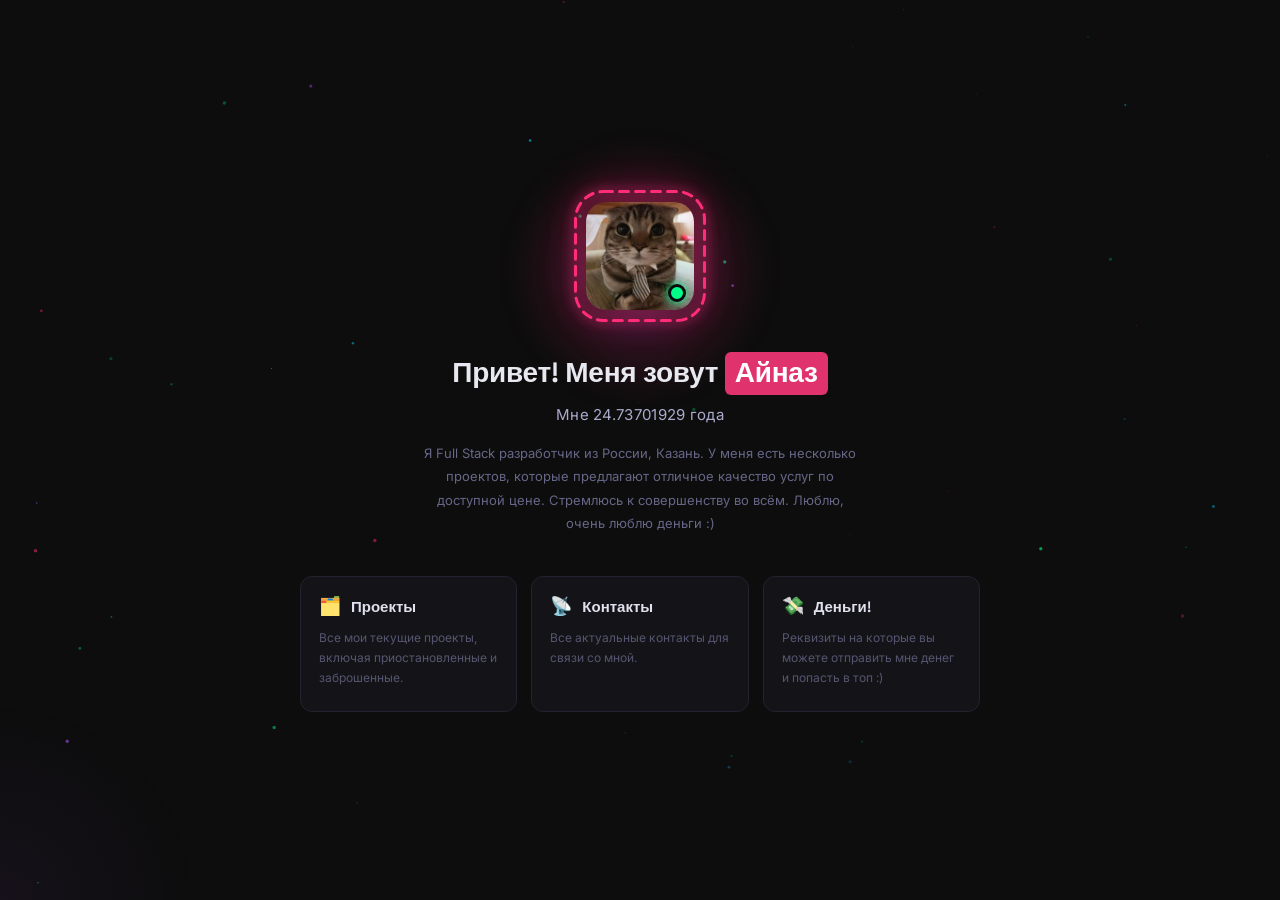
==== index.html @ 95063193 "first commit" ====
<!DOCTYPE html>
<html lang="ru">
<head>
  <meta charset="UTF-8" />
  <meta name="viewport" content="width=device-width, initial-scale=1.0" />
  <title>Айназ — Backend Developer</title>
  <link rel="stylesheet" href="style.css" />
  <style>
    /* ── Page-specific overrides ── */

    body {
      background: #0d0d0d;
    }

    .wrapper {
      justify-content: center;
      gap: 0;
    }

    /* Avatar glow behind */
    .avatar-glow {
      position: absolute;
      width: 260px;
      height: 260px;
      border-radius: 50%;
      background: radial-gradient(circle, rgba(160, 60, 200, 0.38) 0%, rgba(200, 40, 100, 0.15) 45%, transparent 70%);
      top: 50%;
      left: 50%;
      transform: translate(-50%, -50%);
      pointer-events: none;
      z-index: 0;
      filter: blur(12px);
    }

    .avatar-container {
      padding: 14px;
      z-index: 1;
    }

    /* Name with solid pink badge */
    .name-badge {
      display: inline-block;
      background: #e0336e;
      color: #fff;
      font-weight: 700;
      padding: 2px 10px 3px;
      border-radius: 6px;
      font-size: inherit;
      line-height: inherit;
      vertical-align: baseline;
    }

    .hero-name {
      font-size: clamp(22px, 4vw, 28px);
      font-weight: 600;
      margin-bottom: 10px;
      line-height: 1.35;
      letter-spacing: -0.01em;
    }

    /* Age decimal */
    .hero-age {
      font-size: 15px;
      color: #aaaacc;
      margin-bottom: 18px;
    }

    .hero-age #age-display {
      color: #aaaacc;
      font-weight: 400;
    }

    /* Bio */
    .hero-bio {
      font-size: 13px;
      color: #666688;
      line-height: 1.8;
      max-width: 440px;
      margin: 0 auto 40px;
    }

    /* ── Nav cards – reference style ── */
    .nav-cards {
      display: grid;
      grid-template-columns: repeat(3, 1fr);
      gap: 14px;
      max-width: 680px;
      width: 100%;
    }

    @media (max-width: 560px) {
      .nav-cards { grid-template-columns: 1fr; }
    }

    .nav-card {
      padding: 20px 18px 22px;
      border-radius: 12px;
      background: #141418;
      border: 1px solid #222230;
      gap: 0;
    }

    .nav-card-header {
      display: flex;
      align-items: center;
      gap: 10px;
      margin-bottom: 12px;
    }

    .nav-card-icon {
      font-size: 18px;
      line-height: 1;
      flex-shrink: 0;
      transition: transform 0.3s ease;
    }

    .nav-card:hover .nav-card-icon {
      transform: scale(1.2) rotate(-5deg);
    }

    .nav-card-title {
      font-size: 15px;
      font-weight: 600;
      letter-spacing: 0;
      color: #e0e0ee;
    }

    .nav-card-desc {
      font-size: 12px;
      line-height: 1.7;
      color: #555570;
      margin: 0;
    }

    /* hide arrow on main page cards */
    .nav-card-arrow { display: none; }
  </style>
</head>
<body>

  <canvas id="particles"></canvas>

  <div class="wrapper">

    <!-- Glow behind avatar -->
    <div style="position:relative;">
      <div class="avatar-glow"></div>

      <!-- Avatar -->
      <div class="avatar-container anim-fadeup">
        <div class="avatar-ring">
          <img class="avatar-img" src="img/profile.jpg" alt="Айназ" />
          <svg class="avatar-dashed-ring" viewBox="0 0 132 132" xmlns="http://www.w3.org/2000/svg">
            <rect x="1.5" y="1.5" width="129" height="129" rx="28" ry="28"/>
          </svg>
          <div class="avatar-status"></div>
        </div>
      </div>
    </div>

    <!-- Hero text -->
    <div class="hero anim-fadeup delay-2" style="text-align:center;">

      <h1 class="hero-name">
        Привет! Меня зовут <span class="name-badge">Айназ</span>
      </h1>

      <p class="hero-age">
        Мне <span id="age-display">загрузка...</span> года
      </p>

      <p class="hero-bio">
        Я Full Stack разработчик из России, Казань. У меня есть несколько проектов,
        которые предлагают отличное качество услуг по доступной цене. Стремлюсь к
        совершенству во всём. Люблю, очень люблю деньги&nbsp;:)
      </p>

    </div>

    <!-- Navigation cards -->
    <div class="nav-cards anim-fadeup delay-3">

      <a href="projects.html" class="nav-card neon-cyan">
        <div class="nav-card-header">
          <div class="nav-card-icon">🗂️</div>
          <div class="nav-card-title">Проекты</div>
        </div>
        <div class="nav-card-desc">
          Все мои текущие проекты, включая приостановленные и заброшенные.
        </div>
      </a>

      <a href="contacts.html" class="nav-card neon-pink">
        <div class="nav-card-header">
          <div class="nav-card-icon">📡</div>
          <div class="nav-card-title">Контакты</div>
        </div>
        <div class="nav-card-desc">
          Все актуальные контакты для связи со мной.
        </div>
      </a>

      <a href="donate.html" class="nav-card neon-green">
        <div class="nav-card-header">
          <div class="nav-card-icon">💸</div>
          <div class="nav-card-title">Деньги!</div>
        </div>
        <div class="nav-card-desc">
          Реквизиты на которые вы можете отправить мне денег и попасть в топ&nbsp;:)
        </div>
      </a>

    </div>

  </div>

  <script src="script.js"></script>
</body>
</html>
---- style.css ----
@import url('https://fonts.googleapis.com/css2?family=Inter:wght@300;400;500;600;700;800&family=Space+Grotesk:wght@400;500;600;700&display=swap');

:root {
  --bg-primary: #0a0a0f;
  --bg-secondary: #111118;
  --bg-card: #16161f;
  --bg-card-hover: #1e1e2a;
  --border: #2a2a3a;
  --border-hover: #3a3a50;
  --text-primary: #e8e8f0;
  --text-secondary: #8888aa;
  --text-muted: #555570;
  --accent-pink: #ff2d6b;
  --accent-cyan: #00d4ff;
  --accent-purple: #a855f7;
  --accent-green: #00ff88;
  --neon-pink: #ff2d6b;
  --neon-cyan: #00d4ff;
  --neon-purple: #a855f7;
  --neon-green: #00ff88;
  --neon-orange: #ff6b2d;
}

* {
  margin: 0;
  padding: 0;
  box-sizing: border-box;
}

html {
  scroll-behavior: smooth;
}

body {
  background-color: var(--bg-primary);
  color: var(--text-primary);
  font-family: 'Inter', sans-serif;
  min-height: 100vh;
  overflow-x: hidden;
  position: relative;
}

/* ── Background particles ── */
.bg-noise {
  position: fixed;
  inset: 0;
  background-image:
    radial-gradient(ellipse 60% 50% at 20% 20%, rgba(168, 85, 247, 0.06) 0%, transparent 60%),
    radial-gradient(ellipse 50% 40% at 80% 80%, rgba(0, 212, 255, 0.05) 0%, transparent 60%),
    radial-gradient(ellipse 40% 60% at 50% 50%, rgba(255, 45, 107, 0.04) 0%, transparent 70%);
  pointer-events: none;
  z-index: 0;
}

.bg-grid {
  position: fixed;
  inset: 0;
  background-image:
    linear-gradient(rgba(255,255,255,0.015) 1px, transparent 1px),
    linear-gradient(90deg, rgba(255,255,255,0.015) 1px, transparent 1px);
  background-size: 40px 40px;
  pointer-events: none;
  z-index: 0;
}

/* ── Particles canvas ── */
#particles {
  position: fixed;
  inset: 0;
  pointer-events: none;
  z-index: 0;
}

/* ── Main wrapper ── */
.wrapper {
  position: relative;
  z-index: 1;
  min-height: 100vh;
  display: flex;
  flex-direction: column;
  align-items: center;
  justify-content: center;
  padding: 40px 20px;
}

/* ── Avatar ── */
.avatar-container {
  position: relative;
  margin-bottom: 28px;
  /* extra space so the SVG ring doesn't get clipped */
  padding: 12px;
}

.avatar-ring {
  position: relative;
  width: 108px;
  height: 108px;
  border-radius: 22px;
  /* subtle inner glow */
  box-shadow:
    0 0 24px rgba(255, 45, 107, 0.35),
    0 0 48px rgba(255, 45, 107, 0.15);
}

/* SVG dashed sticker border */
.avatar-dashed-ring {
  position: absolute;
  /* centered, sticks out 12px on every side */
  top: -12px;
  left: -12px;
  width: 132px;
  height: 132px;
  pointer-events: none;
  overflow: visible;
}

.avatar-dashed-ring rect {
  fill: none;
  stroke: #ff2d78;
  stroke-width: 3;
  stroke-linecap: round;
  stroke-dasharray: 9 7;
  /* marching-ants animation */
  animation: march 1.4s linear infinite;
  filter: drop-shadow(0 0 6px rgba(255, 45, 120, 0.9))
          drop-shadow(0 0 14px rgba(255, 45, 120, 0.5));
}

@keyframes march {
  to { stroke-dashoffset: -32; }
}

.avatar-img {
  width: 100%;
  height: 100%;
  border-radius: 20px;
  object-fit: cover;
  display: block;
}

.avatar-placeholder {
  width: 100%;
  height: 100%;
  border-radius: 20px;
  background: linear-gradient(135deg, #1a1a2e, #16213e);
  display: flex;
  align-items: center;
  justify-content: center;
  font-size: 42px;
  user-select: none;
}

.avatar-status {
  position: absolute;
  bottom: 8px;
  right: 8px;
  width: 18px;
  height: 18px;
  background: var(--accent-green);
  border-radius: 50%;
  border: 3px solid var(--bg-primary);
  box-shadow: 0 0 8px var(--accent-green);
  animation: pulse-status 2s ease-in-out infinite;
}

@keyframes pulse-status {
  0%, 100% { box-shadow: 0 0 8px var(--accent-green); }
  50% { box-shadow: 0 0 16px var(--accent-green), 0 0 24px rgba(0, 255, 136, 0.4); }
}

/* ── Hero section ── */
.hero {
  text-align: center;
  max-width: 600px;
}

.hero-greeting {
  font-size: 15px;
  color: var(--text-muted);
  letter-spacing: 0.1em;
  text-transform: uppercase;
  margin-bottom: 8px;
  font-weight: 500;
}

.hero-name {
  font-family: 'Space Grotesk', sans-serif;
  font-size: clamp(28px, 5vw, 42px);
  font-weight: 700;
  margin-bottom: 10px;
  line-height: 1.2;
}

.hero-name .highlight {
  background: linear-gradient(90deg, var(--accent-pink), var(--accent-purple));
  -webkit-background-clip: text;
  -webkit-text-fill-color: transparent;
  background-clip: text;
  position: relative;
}

.hero-age {
  font-size: 15px;
  color: var(--text-secondary);
  margin-bottom: 20px;
  font-weight: 400;
  letter-spacing: 0.02em;
}

.hero-bio {
  font-size: 14px;
  line-height: 1.8;
  color: var(--text-secondary);
  max-width: 480px;
  margin: 0 auto 36px;
}

/* ── Tags / skills ── */
.hero-tags {
  display: flex;
  flex-wrap: wrap;
  justify-content: center;
  gap: 8px;
  margin-bottom: 40px;
}

.tag {
  padding: 4px 12px;
  border-radius: 100px;
  font-size: 12px;
  font-weight: 500;
  border: 1px solid;
  letter-spacing: 0.04em;
  transition: all 0.3s ease;
}

.tag:hover {
  transform: translateY(-2px);
}

.tag-pink  { color: var(--accent-pink);   border-color: rgba(255,45,107,0.3);   background: rgba(255,45,107,0.08); }
.tag-cyan  { color: var(--accent-cyan);   border-color: rgba(0,212,255,0.3);    background: rgba(0,212,255,0.08); }
.tag-purple{ color: var(--accent-purple); border-color: rgba(168,85,247,0.3);   background: rgba(168,85,247,0.08); }
.tag-green { color: var(--accent-green);  border-color: rgba(0,255,136,0.3);    background: rgba(0,255,136,0.08); }

/* ── Navigation cards ── */
.nav-cards {
  display: grid;
  grid-template-columns: repeat(auto-fit, minmax(180px, 1fr));
  gap: 16px;
  width: 100%;
  max-width: 620px;
}

/* ── BASE BUTTON CARD ── */
.nav-card {
  position: relative;
  background: var(--bg-card);
  border: 1px solid var(--border);
  border-radius: 16px;
  padding: 24px 20px;
  text-decoration: none;
  color: var(--text-primary);
  cursor: pointer;
  overflow: hidden;
  transition:
    transform 0.25s cubic-bezier(0.34, 1.56, 0.64, 1),
    border-color 0.25s ease,
    box-shadow 0.25s ease,
    background 0.25s ease;
  display: flex;
  flex-direction: column;
  gap: 10px;
}

.nav-card::before {
  content: '';
  position: absolute;
  inset: 0;
  opacity: 0;
  transition: opacity 0.3s ease;
  border-radius: inherit;
}

.nav-card::after {
  content: '';
  position: absolute;
  top: 0;
  left: -100%;
  width: 60%;
  height: 100%;
  background: linear-gradient(90deg, transparent, rgba(255,255,255,0.04), transparent);
  transition: left 0.5s ease;
  pointer-events: none;
}

.nav-card:hover::after {
  left: 140%;
}

/* Neon variants */
.nav-card.neon-pink:hover {
  transform: translateY(4px);
  border-color: rgba(255, 45, 107, 0.7);
  box-shadow:
    0 0 20px rgba(255, 45, 107, 0.35),
    0 0 40px rgba(255, 45, 107, 0.15),
    inset 0 0 20px rgba(255, 45, 107, 0.05);
  background: var(--bg-card-hover);
}

.nav-card.neon-cyan:hover {
  transform: translateY(4px);
  border-color: rgba(0, 212, 255, 0.7);
  box-shadow:
    0 0 20px rgba(0, 212, 255, 0.35),
    0 0 40px rgba(0, 212, 255, 0.15),
    inset 0 0 20px rgba(0, 212, 255, 0.05);
  background: var(--bg-card-hover);
}

.nav-card.neon-purple:hover {
  transform: translateY(4px);
  border-color: rgba(168, 85, 247, 0.7);
  box-shadow:
    0 0 20px rgba(168, 85, 247, 0.35),
    0 0 40px rgba(168, 85, 247, 0.15),
    inset 0 0 20px rgba(168, 85, 247, 0.05);
  background: var(--bg-card-hover);
}

.nav-card.neon-green:hover {
  transform: translateY(4px);
  border-color: rgba(0, 255, 136, 0.7);
  box-shadow:
    0 0 20px rgba(0, 255, 136, 0.35),
    0 0 40px rgba(0, 255, 136, 0.15),
    inset 0 0 20px rgba(0, 255, 136, 0.05);
  background: var(--bg-card-hover);
}

.nav-card.neon-orange:hover {
  transform: translateY(4px);
  border-color: rgba(255, 107, 45, 0.7);
  box-shadow:
    0 0 20px rgba(255, 107, 45, 0.35),
    0 0 40px rgba(255, 107, 45, 0.15),
    inset 0 0 20px rgba(255, 107, 45, 0.05);
  background: var(--bg-card-hover);
}

/* Active press */
.nav-card:active {
  transform: translateY(6px) scale(0.98);
}

.nav-card-icon {
  font-size: 26px;
  line-height: 1;
  transition: transform 0.3s ease;
}

.nav-card:hover .nav-card-icon {
  transform: scale(1.15) rotate(-5deg);
}

.nav-card-title {
  font-family: 'Space Grotesk', sans-serif;
  font-size: 16px;
  font-weight: 600;
  letter-spacing: 0.01em;
}

.nav-card-desc {
  font-size: 12px;
  line-height: 1.6;
  color: var(--text-secondary);
}

.nav-card-arrow {
  margin-top: auto;
  font-size: 18px;
  opacity: 0;
  transform: translateX(-6px);
  transition: opacity 0.25s ease, transform 0.25s ease;
}

.nav-card:hover .nav-card-arrow {
  opacity: 1;
  transform: translateX(0);
}

/* ── Page header ── */
.page-header {
  width: 100%;
  max-width: 760px;
  margin-bottom: 32px;
}

.back-link {
  display: inline-flex;
  align-items: center;
  gap: 8px;
  color: var(--text-secondary);
  text-decoration: none;
  font-size: 14px;
  font-weight: 500;
  padding: 8px 0;
  transition: color 0.2s ease, gap 0.2s ease;
  margin-bottom: 24px;
}

.back-link:hover {
  color: var(--text-primary);
  gap: 12px;
}

.page-title {
  display: flex;
  align-items: center;
  gap: 14px;
  font-family: 'Space Grotesk', sans-serif;
  font-size: clamp(22px, 4vw, 32px);
  font-weight: 700;
}

.page-title-icon {
  font-size: 28px;
}

/* ── Section label ── */
.section-label {
  display: flex;
  align-items: center;
  gap: 10px;
  font-size: 12px;
  font-weight: 600;
  letter-spacing: 0.1em;
  text-transform: uppercase;
  color: var(--text-muted);
  margin-bottom: 16px;
}

.section-label::after {
  content: '';
  flex: 1;
  height: 1px;
  background: var(--border);
}

.section-label-icon {
  font-size: 14px;
}

/* ── Project cards ── */
.projects-grid {
  display: grid;
  grid-template-columns: repeat(auto-fill, minmax(220px, 1fr));
  gap: 14px;
  width: 100%;
  max-width: 760px;
  margin-bottom: 32px;
}

.project-card {
  position: relative;
  background: var(--bg-card);
  border: 1px solid var(--border);
  border-radius: 14px;
  padding: 20px;
  text-decoration: none;
  color: var(--text-primary);
  cursor: pointer;
  overflow: hidden;
  transition:
    transform 0.25s cubic-bezier(0.34, 1.56, 0.64, 1),
    border-color 0.25s ease,
    box-shadow 0.25s ease,
    background 0.25s ease;
  display: flex;
  flex-direction: column;
  gap: 10px;
}

.project-card::after {
  content: '';
  position: absolute;
  top: 0;
  left: -100%;
  width: 60%;
  height: 100%;
  background: linear-gradient(90deg, transparent, rgba(255,255,255,0.03), transparent);
  transition: left 0.5s ease;
  pointer-events: none;
}

.project-card:hover::after {
  left: 140%;
}

/* same neon variants for project cards */
.project-card.neon-pink:hover  { transform: translateY(4px); border-color: rgba(255,45,107,0.7);  box-shadow: 0 0 20px rgba(255,45,107,0.3),  inset 0 0 20px rgba(255,45,107,0.04); background: var(--bg-card-hover); }
.project-card.neon-cyan:hover  { transform: translateY(4px); border-color: rgba(0,212,255,0.7);   box-shadow: 0 0 20px rgba(0,212,255,0.3),   inset 0 0 20px rgba(0,212,255,0.04);  background: var(--bg-card-hover); }
.project-card.neon-purple:hover{ transform: translateY(4px); border-color: rgba(168,85,247,0.7);  box-shadow: 0 0 20px rgba(168,85,247,0.3),  inset 0 0 20px rgba(168,85,247,0.04); background: var(--bg-card-hover); }
.project-card.neon-green:hover { transform: translateY(4px); border-color: rgba(0,255,136,0.7);   box-shadow: 0 0 20px rgba(0,255,136,0.3),   inset 0 0 20px rgba(0,255,136,0.04);  background: var(--bg-card-hover); }
.project-card.neon-orange:hover{ transform: translateY(4px); border-color: rgba(255,107,45,0.7);  box-shadow: 0 0 20px rgba(255,107,45,0.3),  inset 0 0 20px rgba(255,107,45,0.04); background: var(--bg-card-hover); }

.project-card:active { transform: translateY(6px) scale(0.98); }

.project-card-header {
  display: flex;
  align-items: center;
  gap: 10px;
}

.project-icon {
  width: 36px;
  height: 36px;
  border-radius: 10px;
  display: flex;
  align-items: center;
  justify-content: center;
  font-size: 18px;
  background: rgba(255,255,255,0.05);
  border: 1px solid var(--border);
  flex-shrink: 0;
}

.project-name {
  font-family: 'Space Grotesk', sans-serif;
  font-size: 15px;
  font-weight: 600;
}

.project-badge {
  display: inline-block;
  padding: 3px 10px;
  border-radius: 100px;
  font-size: 11px;
  font-weight: 500;
  border: 1px solid;
  letter-spacing: 0.04em;
  width: fit-content;
}

.badge-pink   { color: var(--accent-pink);   border-color: rgba(255,45,107,0.3);  background: rgba(255,45,107,0.1); }
.badge-cyan   { color: var(--accent-cyan);   border-color: rgba(0,212,255,0.3);   background: rgba(0,212,255,0.1); }
.badge-purple { color: var(--accent-purple); border-color: rgba(168,85,247,0.3);  background: rgba(168,85,247,0.1); }
.badge-green  { color: var(--accent-green);  border-color: rgba(0,255,136,0.3);   background: rgba(0,255,136,0.1); }
.badge-orange { color: var(--neon-orange);   border-color: rgba(255,107,45,0.3);  background: rgba(255,107,45,0.1); }

.project-desc {
  font-size: 12.5px;
  line-height: 1.7;
  color: var(--text-secondary);
  flex: 1;
}

.project-role {
  display: inline-flex;
  align-items: center;
  gap: 6px;
  padding: 5px 12px;
  border-radius: 100px;
  font-size: 11px;
  font-weight: 600;
  letter-spacing: 0.04em;
  border: 1px solid;
  width: fit-content;
  margin-top: 4px;
}

/* ── Contact cards ── */
.contacts-grid {
  display: grid;
  grid-template-columns: repeat(auto-fill, minmax(240px, 1fr));
  gap: 14px;
  width: 100%;
  max-width: 600px;
}

.contact-card {
  position: relative;
  background: var(--bg-card);
  border: 1px solid var(--border);
  border-radius: 14px;
  padding: 20px;
  text-decoration: none;
  color: var(--text-primary);
  cursor: pointer;
  overflow: hidden;
  transition:
    transform 0.25s cubic-bezier(0.34, 1.56, 0.64, 1),
    border-color 0.25s ease,
    box-shadow 0.25s ease,
    background 0.25s ease;
  display: flex;
  align-items: center;
  gap: 16px;
}

.contact-card::after {
  content: '';
  position: absolute;
  top: 0;
  left: -100%;
  width: 60%;
  height: 100%;
  background: linear-gradient(90deg, transparent, rgba(255,255,255,0.03), transparent);
  transition: left 0.5s ease;
  pointer-events: none;
}

.contact-card:hover::after {
  left: 140%;
}

.contact-card.neon-pink:hover   { transform: translateY(4px); border-color: rgba(255,45,107,0.7);  box-shadow: 0 0 20px rgba(255,45,107,0.3),  inset 0 0 20px rgba(255,45,107,0.04); background: var(--bg-card-hover); }
.contact-card.neon-cyan:hover   { transform: translateY(4px); border-color: rgba(0,212,255,0.7);   box-shadow: 0 0 20px rgba(0,212,255,0.3),   inset 0 0 20px rgba(0,212,255,0.04);  background: var(--bg-card-hover); }
.contact-card.neon-purple:hover { transform: translateY(4px); border-color: rgba(168,85,247,0.7);  box-shadow: 0 0 20px rgba(168,85,247,0.3),  inset 0 0 20px rgba(168,85,247,0.04); background: var(--bg-card-hover); }
.contact-card.neon-green:hover  { transform: translateY(4px); border-color: rgba(0,255,136,0.7);   box-shadow: 0 0 20px rgba(0,255,136,0.3),   inset 0 0 20px rgba(0,255,136,0.04);  background: var(--bg-card-hover); }
.contact-card.neon-orange:hover { transform: translateY(4px); border-color: rgba(255,107,45,0.7);  box-shadow: 0 0 20px rgba(255,107,45,0.3),  inset 0 0 20px rgba(255,107,45,0.04); background: var(--bg-card-hover); }
.contact-card:active { transform: translateY(6px) scale(0.98); }

.contact-icon {
  width: 44px;
  height: 44px;
  border-radius: 12px;
  display: flex;
  align-items: center;
  justify-content: center;
  font-size: 22px;
  flex-shrink: 0;
  border: 1px solid var(--border);
  background: rgba(255,255,255,0.04);
  transition: transform 0.3s ease;
}

.contact-card:hover .contact-icon {
  transform: scale(1.1) rotate(-5deg);
}

.contact-info {
  flex: 1;
  min-width: 0;
}

.contact-handle {
  font-family: 'Space Grotesk', sans-serif;
  font-size: 14px;
  font-weight: 600;
  white-space: nowrap;
  overflow: hidden;
  text-overflow: ellipsis;
}

.contact-label {
  font-size: 11.5px;
  color: var(--text-secondary);
  margin-top: 2px;
}

.contact-priority {
  font-size: 11px;
  padding: 2px 8px;
  border-radius: 100px;
  font-weight: 500;
  white-space: nowrap;
}

/* ── Stats strip ── */
.stats-strip {
  display: flex;
  gap: 24px;
  justify-content: center;
  flex-wrap: wrap;
  margin-bottom: 36px;
  padding: 16px 24px;
  background: var(--bg-card);
  border: 1px solid var(--border);
  border-radius: 16px;
  width: 100%;
  max-width: 560px;
}

.stat-item {
  display: flex;
  flex-direction: column;
  align-items: center;
  gap: 2px;
}

.stat-value {
  font-family: 'Space Grotesk', sans-serif;
  font-size: 20px;
  font-weight: 700;
  background: linear-gradient(90deg, var(--accent-pink), var(--accent-purple));
  -webkit-background-clip: text;
  -webkit-text-fill-color: transparent;
  background-clip: text;
}

.stat-label {
  font-size: 11px;
  color: var(--text-muted);
  letter-spacing: 0.06em;
  text-transform: uppercase;
}

.stat-divider {
  width: 1px;
  background: var(--border);
  align-self: stretch;
}

/* ── Entrance animations ── */
@keyframes fadeUp {
  from { opacity: 0; transform: translateY(24px); }
  to   { opacity: 1; transform: translateY(0); }
}

@keyframes fadeIn {
  from { opacity: 0; }
  to   { opacity: 1; }
}

@keyframes slideRight {
  from { opacity: 0; transform: translateX(-20px); }
  to   { opacity: 1; transform: translateX(0); }
}

.anim-fadeup   { animation: fadeUp   0.6s cubic-bezier(0.22, 1, 0.36, 1) both; }
.anim-fadein   { animation: fadeIn   0.5s ease both; }
.anim-slideright { animation: slideRight 0.5s cubic-bezier(0.22, 1, 0.36, 1) both; }

.delay-1 { animation-delay: 0.05s; }
.delay-2 { animation-delay: 0.1s; }
.delay-3 { animation-delay: 0.15s; }
.delay-4 { animation-delay: 0.2s; }
.delay-5 { animation-delay: 0.25s; }
.delay-6 { animation-delay: 0.3s; }
.delay-7 { animation-delay: 0.35s; }
.delay-8 { animation-delay: 0.4s; }
.delay-9 { animation-delay: 0.45s; }

/* ── Scrollbar ── */
::-webkit-scrollbar { width: 6px; }
::-webkit-scrollbar-track { background: var(--bg-primary); }
::-webkit-scrollbar-thumb { background: var(--border); border-radius: 3px; }
::-webkit-scrollbar-thumb:hover { background: var(--border-hover); }

/* ── Responsive ── */
@media (max-width: 480px) {
  .nav-cards { grid-template-columns: 1fr; }
  .projects-grid { grid-template-columns: 1fr; }
  .contacts-grid { grid-template-columns: 1fr; }
  .stats-strip { gap: 16px; }
}
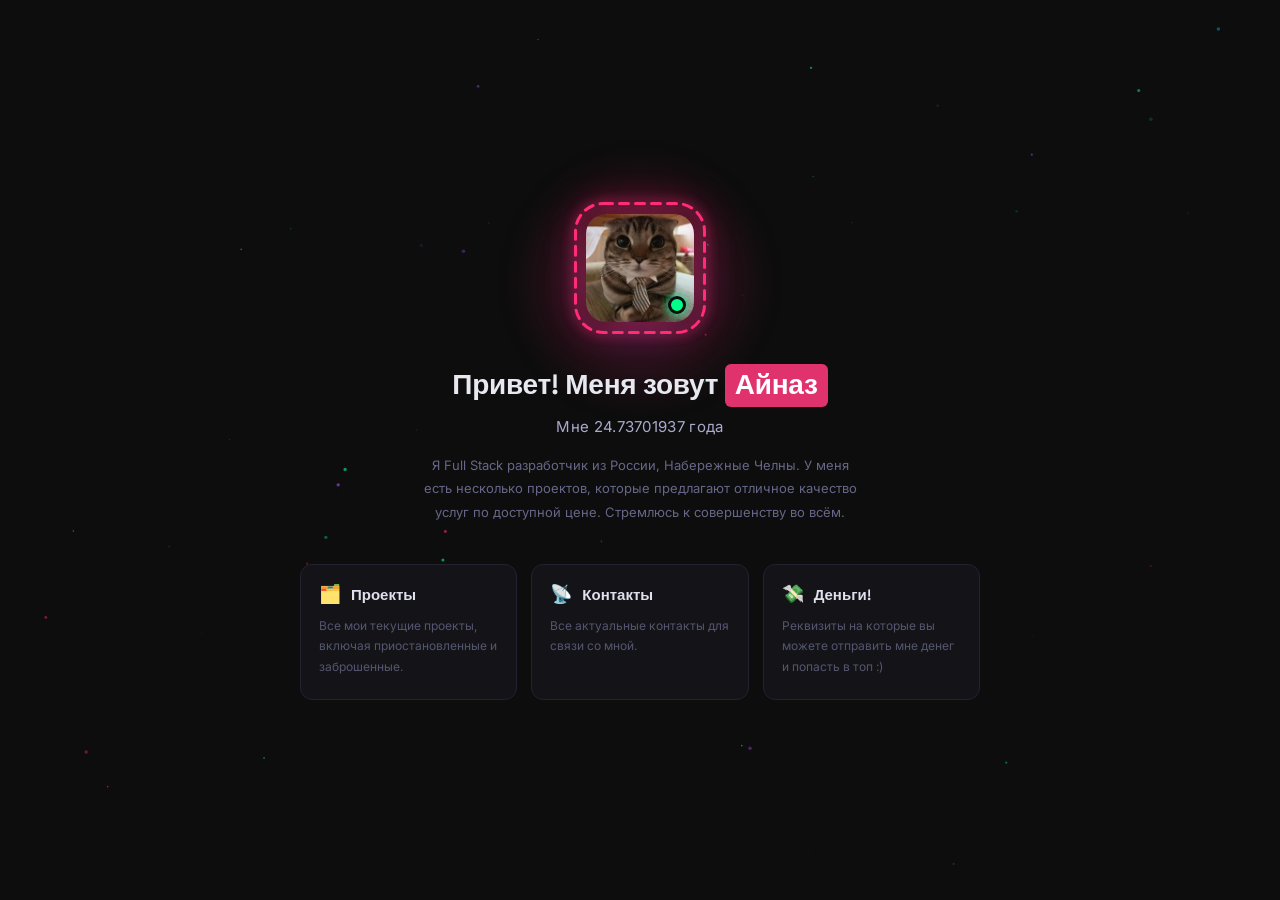
==== commit a9672f91: "rm" ====
--- a/index.html
+++ b/index.html
@@ -170,9 +170,9 @@
       </p>
 
       <p class="hero-bio">
-        Я Full Stack разработчик из России, Казань. У меня есть несколько проектов,
+        Я Full Stack разработчик из России, Набережные Челны. У меня есть несколько проектов,
         которые предлагают отличное качество услуг по доступной цене. Стремлюсь к
-        совершенству во всём. Люблю, очень люблю деньги&nbsp;:)
+        совершенству во всём.
       </p>
 
     </div>
